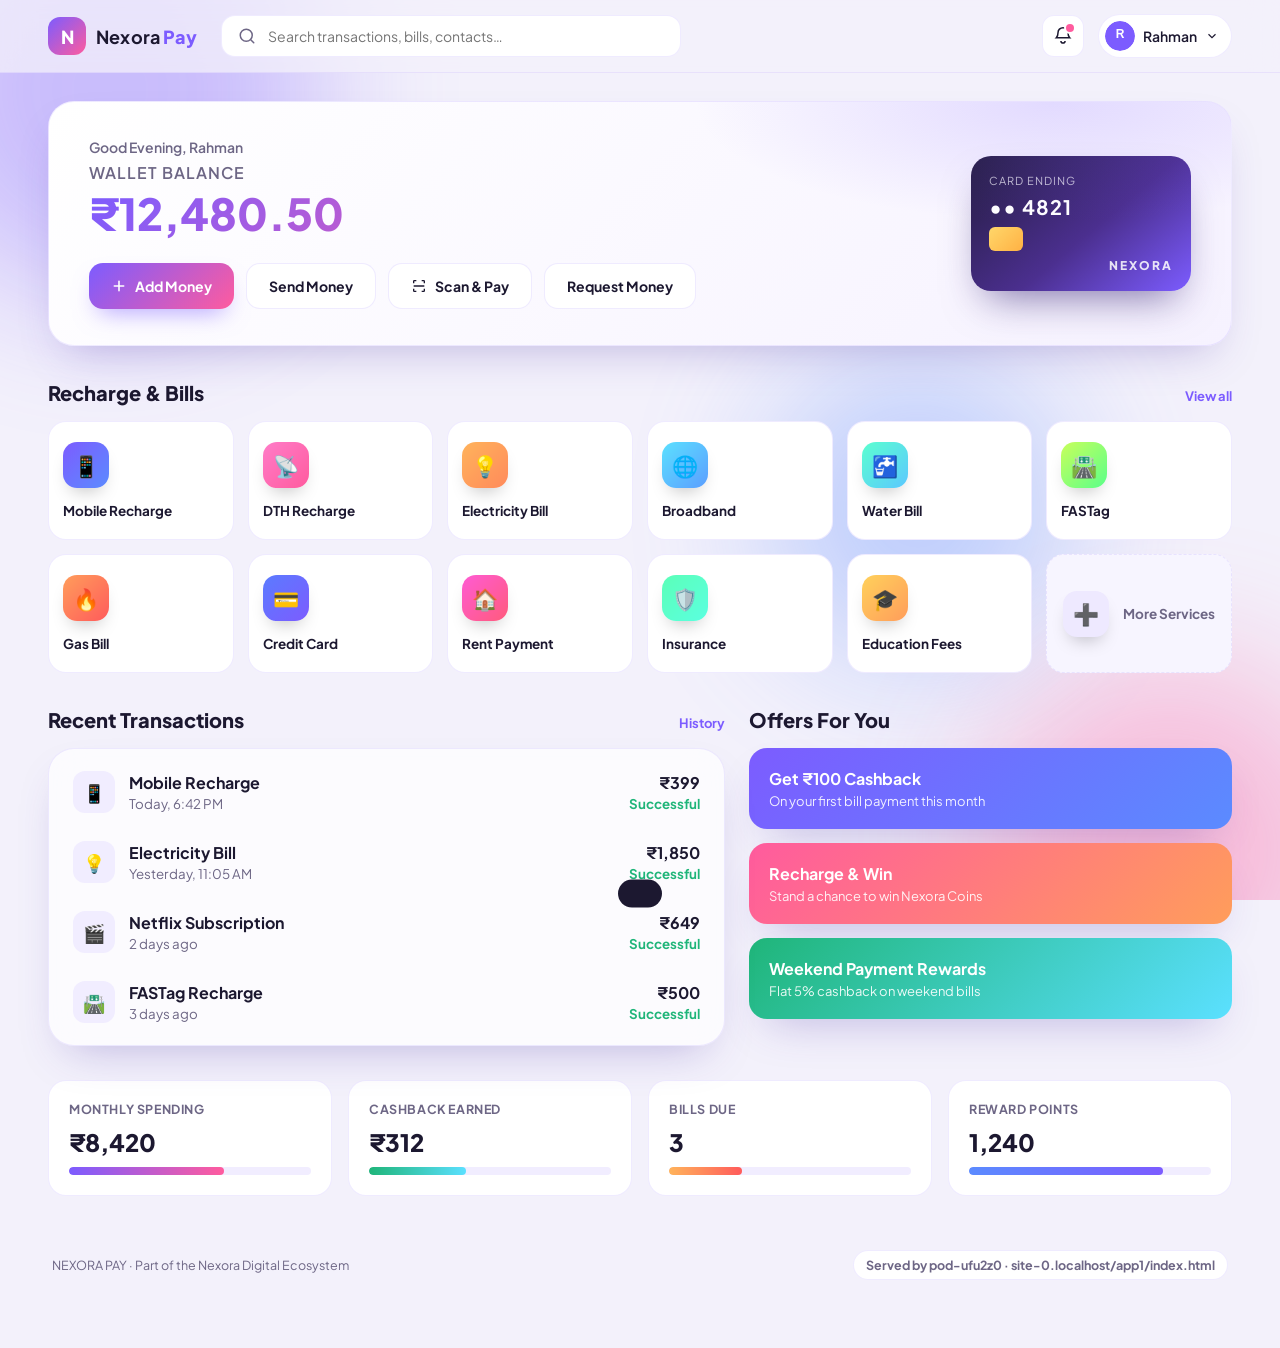
==== app1/index.html @ 443819c2 "Add files via upload" ====
<!DOCTYPE html>
<html lang="en">
<head>
<meta charset="UTF-8" />
<meta name="viewport" content="width=device-width, initial-scale=1.0" />
<title>Nexora Pay — Digital Payments &amp; Recharge</title>
<link rel="icon" href="data:image/svg+xml,<svg xmlns=%22http://www.w3.org/2000/svg%22 viewBox=%220 0 100 100%22><text y=%22.9em%22 font-size=%2290%22>💜</text></svg>" />
<link rel="preconnect" href="https://fonts.googleapis.com">
<link href="https://fonts.googleapis.com/css2?family=Plus+Jakarta+Sans:wght@400;500;600;700;800&family=Manrope:wght@400;500;600;700;800&display=swap" rel="stylesheet">
<link rel="stylesheet" href="style.css" />
</head>
<body>

<div class="bg-orbs" aria-hidden="true">
  <span class="orb orb-a"></span>
  <span class="orb orb-b"></span>
  <span class="orb orb-c"></span>
</div>

<header class="topbar">
  <div class="topbar-inner">
    <a href="/" class="brand">
      <span class="brand-mark">N</span>
      <span class="brand-name">Nexora <b>Pay</b></span>
    </a>

    <div class="search-wrap">
      <svg width="18" height="18" viewBox="0 0 24 24" fill="none"><path d="M11 19a8 8 0 1 0 0-16 8 8 0 0 0 0 16Zm10 2-4.35-4.35" stroke="currentColor" stroke-width="2" stroke-linecap="round"/></svg>
      <input type="text" placeholder="Search transactions, bills, contacts…" />
    </div>

    <nav class="top-actions">
      <button class="icon-btn" aria-label="Notifications">
        <svg width="20" height="20" viewBox="0 0 24 24" fill="none"><path d="M6 8a6 6 0 1 1 12 0c0 4 1.5 5.5 2 6H4c.5-.5 2-2 2-6Z" stroke="currentColor" stroke-width="1.8"/><path d="M9.5 18a2.5 2.5 0 0 0 5 0" stroke="currentColor" stroke-width="1.8"/></svg>
        <span class="dot"></span>
      </button>
      <div class="user-chip" id="userChip">
        <img alt="" class="avatar" src="data:image/svg+xml,%3Csvg xmlns='http://www.w3.org/2000/svg' width='40' height='40'%3E%3Crect width='40' height='40' rx='20' fill='%237c5cff'/%3E%3Ctext x='50%25' y='56%25' font-size='16' fill='white' text-anchor='middle' font-family='Arial' font-weight='700'%3ER%3C/text%3E%3C/svg%3E" />
        <span>Rahman</span>
        <svg width="14" height="14" viewBox="0 0 24 24" fill="none"><path d="m6 9 6 6 6-6" stroke="currentColor" stroke-width="2"/></svg>
        <div class="dropdown" id="userDropdown">
          <a href="#">My Profile</a>
          <a href="#">Wallet Statements</a>
          <a href="#">Linked Accounts</a>
          <a href="#">Settings</a>
          <a href="/" class="danger">Switch App</a>
        </div>
      </div>
    </nav>
  </div>
</header>

<main class="shell">

  <section class="hero card glass">
    <div class="hero-left">
      <p class="eyebrow">Good Evening, Rahman</p>
      <h1>Wallet Balance</h1>
      <p class="balance">₹<span id="balanceValue">12,480.50</span></p>
      <div class="hero-actions">
        <button class="btn btn-primary" data-action="add">
          <svg width="16" height="16" viewBox="0 0 24 24" fill="none"><path d="M12 5v14M5 12h14" stroke="currentColor" stroke-width="2.4" stroke-linecap="round"/></svg>
          Add Money
        </button>
        <button class="btn btn-ghost" data-action="send">Send Money</button>
        <button class="btn btn-ghost" data-action="scan">
          <svg width="16" height="16" viewBox="0 0 24 24" fill="none"><path d="M4 8V5a1 1 0 0 1 1-1h3M20 8V5a1 1 0 0 0-1-1h-3M4 16v3a1 1 0 0 0 1 1h3M20 16v3a1 1 0 0 1-1 1h-3M4 12h16" stroke="currentColor" stroke-width="2"/></svg>
          Scan &amp; Pay
        </button>
        <button class="btn btn-ghost" data-action="request">Request Money</button>
      </div>
    </div>
    <div class="hero-right">
      <div class="mini-card">
        <span class="mini-label">Card ending</span>
        <span class="mini-value">•• 4821</span>
        <div class="chip"></div>
        <span class="mini-brand">NEXORA</span>
      </div>
    </div>
  </section>

  <section class="section">
    <div class="section-head">
      <h2>Recharge &amp; Bills</h2>
      <a class="see-all" href="#">View all</a>
    </div>
    <div class="services-grid">
      <button class="service-card"><span class="service-icon" style="--c1:#7c5cff;--c2:#5b8bff">📱</span>Mobile Recharge</button>
      <button class="service-card"><span class="service-icon" style="--c1:#ff7cc8;--c2:#ff5b9e">📡</span>DTH Recharge</button>
      <button class="service-card"><span class="service-icon" style="--c1:#ffb35b;--c2:#ff8a5b">💡</span>Electricity Bill</button>
      <button class="service-card"><span class="service-icon" style="--c1:#5be0ff;--c2:#5b9eff">🌐</span>Broadband</button>
      <button class="service-card"><span class="service-icon" style="--c1:#5bffd0;--c2:#5bc8ff">🚰</span>Water Bill</button>
      <button class="service-card"><span class="service-icon" style="--c1:#c8ff5b;--c2:#5bff8a">🛣️</span>FASTag</button>
      <button class="service-card"><span class="service-icon" style="--c1:#ff9d5b;--c2:#ff5b5b">🔥</span>Gas Bill</button>
      <button class="service-card"><span class="service-icon" style="--c1:#5b7bff;--c2:#7c5cff">💳</span>Credit Card</button>
      <button class="service-card"><span class="service-icon" style="--c1:#ff5bd4;--c2:#ff5b7c">🏠</span>Rent Payment</button>
      <button class="service-card"><span class="service-icon" style="--c1:#5bffb8;--c2:#5bffe0">🛡️</span>Insurance</button>
      <button class="service-card"><span class="service-icon" style="--c1:#ffd15b;--c2:#ff9d5b">🎓</span>Education Fees</button>
      <button class="service-card more"><span class="service-icon">➕</span>More Services</button>
    </div>
  </section>

  <div class="two-col">
    <section class="section">
      <div class="section-head">
        <h2>Recent Transactions</h2>
        <a class="see-all" href="#">History</a>
      </div>
      <div class="card glass tx-list" id="txList">
        <div class="tx-row">
          <span class="tx-icon">📱</span>
          <div class="tx-info"><strong>Mobile Recharge</strong><small>Today, 6:42 PM</small></div>
          <div class="tx-meta"><strong>₹399</strong><small class="ok">Successful</small></div>
        </div>
        <div class="tx-row">
          <span class="tx-icon">💡</span>
          <div class="tx-info"><strong>Electricity Bill</strong><small>Yesterday, 11:05 AM</small></div>
          <div class="tx-meta"><strong>₹1,850</strong><small class="ok">Successful</small></div>
        </div>
        <div class="tx-row">
          <span class="tx-icon">🎬</span>
          <div class="tx-info"><strong>Netflix Subscription</strong><small>2 days ago</small></div>
          <div class="tx-meta"><strong>₹649</strong><small class="ok">Successful</small></div>
        </div>
        <div class="tx-row">
          <span class="tx-icon">🛣️</span>
          <div class="tx-info"><strong>FASTag Recharge</strong><small>3 days ago</small></div>
          <div class="tx-meta"><strong>₹500</strong><small class="ok">Successful</small></div>
        </div>
      </div>
    </section>

    <section class="section">
      <div class="section-head">
        <h2>Offers For You</h2>
      </div>
      <div class="offers-stack">
        <div class="offer-card offer-1">
          <strong>Get ₹100 Cashback</strong>
          <span>On your first bill payment this month</span>
        </div>
        <div class="offer-card offer-2">
          <strong>Recharge &amp; Win</strong>
          <span>Stand a chance to win Nexora Coins</span>
        </div>
        <div class="offer-card offer-3">
          <strong>Weekend Payment Rewards</strong>
          <span>Flat 5% cashback on weekend bills</span>
        </div>
      </div>
    </section>
  </div>

  <section class="section">
    <div class="widgets-grid">
      <div class="widget-card">
        <span class="widget-label">Monthly Spending</span>
        <strong class="widget-value">₹8,420</strong>
        <div class="bar"><span style="width:64%"></span></div>
      </div>
      <div class="widget-card">
        <span class="widget-label">Cashback Earned</span>
        <strong class="widget-value">₹312</strong>
        <div class="bar bar-alt"><span style="width:40%"></span></div>
      </div>
      <div class="widget-card">
        <span class="widget-label">Bills Due</span>
        <strong class="widget-value">3</strong>
        <div class="bar bar-warn"><span style="width:30%"></span></div>
      </div>
      <div class="widget-card">
        <span class="widget-label">Reward Points</span>
        <strong class="widget-value">1,240</strong>
        <div class="bar bar-good"><span style="width:80%"></span></div>
      </div>
    </div>
  </section>

  <footer class="app-footer">
    <span>NEXORA PAY · Part of the Nexora Digital Ecosystem</span>
    <span class="pod-badge" id="podBadge">Loading pod info…</span>
  </footer>
</main>

<div class="toast" id="toast"></div>

<script src="script.js"></script>
</body>
</html>
---- app1/style.css ----
:root{
  --bg:#f3f1fb;
  --ink:#1c1830;
  --muted:#6d6685;
  --purple:#7c5cff;
  --purple-2:#5b8bff;
  --pink:#ff5b9e;
  --card:#ffffff;
  --card-border:rgba(124,92,255,.12);
  --radius-lg:26px;
  --radius-md:18px;
  --shadow:0 20px 45px -20px rgba(76,55,168,.35);
  font-size:16px;
}
*{box-sizing:border-box;}
html,body{margin:0;padding:0;}
body{
  font-family:'Plus Jakarta Sans','Manrope',system-ui,sans-serif;
  background:var(--bg);
  color:var(--ink);
  min-height:100vh;
  position:relative;
  overflow-x:hidden;
}

/* Ambient background orbs */
.bg-orbs{position:fixed;inset:0;z-index:0;overflow:hidden;pointer-events:none;}
.orb{position:absolute;border-radius:50%;filter:blur(70px);opacity:.35;}
.orb-a{width:420px;height:420px;background:var(--purple);top:-120px;left:-100px;animation:float 14s ease-in-out infinite;}
.orb-b{width:380px;height:380px;background:var(--pink);bottom:-140px;right:-80px;animation:float 16s ease-in-out infinite reverse;}
.orb-c{width:300px;height:300px;background:var(--purple-2);top:40%;left:60%;animation:float 20s ease-in-out infinite;}
@keyframes float{0%,100%{transform:translate(0,0);}50%{transform:translate(30px,-30px);}}

/* Topbar */
.topbar{position:sticky;top:0;z-index:50;backdrop-filter:blur(16px);background:rgba(243,241,251,.75);border-bottom:1px solid rgba(124,92,255,.1);}
.topbar-inner{max-width:1240px;margin:0 auto;display:flex;align-items:center;gap:24px;padding:14px 28px;}
.brand{display:flex;align-items:center;gap:10px;text-decoration:none;color:var(--ink);}
.brand-mark{width:38px;height:38px;border-radius:12px;background:linear-gradient(135deg,var(--purple),var(--pink));display:flex;align-items:center;justify-content:center;color:#fff;font-weight:800;font-size:18px;box-shadow:var(--shadow);}
.brand-name{font-weight:700;font-size:18px;letter-spacing:.2px;}
.brand-name b{font-weight:800;color:var(--purple);}

.search-wrap{flex:1;max-width:460px;display:flex;align-items:center;gap:10px;background:#fff;border:1px solid var(--card-border);border-radius:14px;padding:10px 16px;color:var(--muted);}
.search-wrap input{border:none;outline:none;background:transparent;flex:1;font-size:14px;font-family:inherit;color:var(--ink);}

.top-actions{display:flex;align-items:center;gap:14px;margin-left:auto;}
.icon-btn{position:relative;width:42px;height:42px;border-radius:12px;border:1px solid var(--card-border);background:#fff;display:flex;align-items:center;justify-content:center;color:var(--ink);cursor:pointer;transition:.2s;}
.icon-btn:hover{background:#f7f5ff;transform:translateY(-1px);}
.icon-btn .dot{position:absolute;top:8px;right:9px;width:8px;height:8px;border-radius:50%;background:var(--pink);box-shadow:0 0 0 2px #fff;}

.user-chip{position:relative;display:flex;align-items:center;gap:8px;background:#fff;border:1px solid var(--card-border);padding:6px 12px 6px 6px;border-radius:30px;cursor:pointer;font-weight:600;font-size:14px;}
.user-chip .avatar{width:30px;height:30px;border-radius:50%;}
.dropdown{position:absolute;top:52px;right:0;background:#fff;border:1px solid var(--card-border);border-radius:14px;box-shadow:var(--shadow);width:190px;padding:8px;display:none;flex-direction:column;z-index:60;}
.dropdown.open{display:flex;}
.dropdown a{padding:9px 12px;border-radius:8px;color:var(--ink);text-decoration:none;font-size:13.5px;font-weight:500;}
.dropdown a:hover{background:#f4f1ff;}
.dropdown a.danger{color:#ff5b7c;}

/* Shell */
.shell{position:relative;z-index:1;max-width:1240px;margin:0 auto;padding:28px;display:flex;flex-direction:column;gap:34px;}

.card{background:var(--card);border-radius:var(--radius-lg);border:1px solid var(--card-border);}
.glass{background:rgba(255,255,255,.7);backdrop-filter:blur(18px);box-shadow:var(--shadow);}

/* Hero */
.hero{display:flex;justify-content:space-between;align-items:center;gap:32px;padding:36px 40px;background:linear-gradient(135deg,#fff 0%,#f6f2ff 100%);position:relative;overflow:hidden;}
.hero::after{content:"";position:absolute;inset:0;background:radial-gradient(600px 200px at 85% 0%,rgba(124,92,255,.18),transparent 60%);}
.eyebrow{margin:0;color:var(--muted);font-weight:600;font-size:14px;}
.hero h1{margin:6px 0 2px;font-size:16px;font-weight:600;color:var(--muted);text-transform:uppercase;letter-spacing:1px;}
.balance{font-size:44px;font-weight:800;margin:0 0 22px;background:linear-gradient(135deg,var(--purple),var(--pink));-webkit-background-clip:text;background-clip:text;color:transparent;}
.hero-actions{display:flex;flex-wrap:wrap;gap:12px;}

.btn{border:none;font-family:inherit;font-weight:700;font-size:14px;padding:13px 22px;border-radius:14px;cursor:pointer;display:inline-flex;align-items:center;gap:8px;transition:.2s;}
.btn-primary{background:linear-gradient(135deg,var(--purple),var(--pink));color:#fff;box-shadow:0 12px 24px -10px rgba(124,92,255,.6);}
.btn-primary:hover{transform:translateY(-2px);box-shadow:0 16px 30px -10px rgba(124,92,255,.7);}
.btn-ghost{background:#fff;color:var(--ink);border:1px solid var(--card-border);}
.btn-ghost:hover{background:#f7f5ff;transform:translateY(-2px);}

.hero-right{flex-shrink:0;}
.mini-card{position:relative;width:220px;height:135px;border-radius:20px;background:linear-gradient(140deg,#241c3f,#4b2f8f 55%,#7c5cff);color:#fff;padding:18px;display:flex;flex-direction:column;justify-content:space-between;box-shadow:0 20px 40px -15px rgba(45,25,110,.6);}
.mini-label{font-size:11px;opacity:.7;text-transform:uppercase;letter-spacing:1px;}
.mini-value{font-size:20px;font-weight:700;letter-spacing:1px;}
.chip{width:34px;height:24px;border-radius:6px;background:linear-gradient(135deg,#ffd76a,#ffb144);}
.mini-brand{align-self:flex-end;font-weight:800;letter-spacing:2px;font-size:12px;opacity:.85;}

/* Sections */
.section-head{display:flex;align-items:baseline;justify-content:space-between;margin-bottom:16px;}
.section-head h2{margin:0;font-size:20px;font-weight:800;}
.see-all{color:var(--purple);text-decoration:none;font-weight:700;font-size:13px;}

.services-grid{display:grid;grid-template-columns:repeat(6,1fr);gap:14px;}
.service-card{background:#fff;border:1px solid var(--card-border);border-radius:18px;padding:20px 14px;display:flex;flex-direction:column;align-items:flex-start;gap:14px;cursor:pointer;font-family:inherit;font-weight:700;font-size:13.5px;color:var(--ink);text-align:left;transition:.2s;}
.service-card:hover{transform:translateY(-4px);box-shadow:var(--shadow);border-color:transparent;}
.service-icon{width:46px;height:46px;border-radius:14px;display:flex;align-items:center;justify-content:center;font-size:21px;background:linear-gradient(135deg,var(--c1,#7c5cff),var(--c2,#5b8bff));box-shadow:0 10px 18px -8px rgba(0,0,0,.25);}
.service-card.more{align-items:center;justify-content:center;flex-direction:row;color:var(--muted);background:#f7f5ff;border-style:dashed;}
.service-card.more .service-icon{background:#eee9ff;color:var(--purple);}

.two-col{display:grid;grid-template-columns:1.4fr 1fr;gap:24px;}

.tx-list{padding:8px;}
.tx-row{display:flex;align-items:center;gap:14px;padding:14px 16px;border-radius:14px;transition:.15s;}
.tx-row:hover{background:#f7f5ff;}
.tx-icon{width:42px;height:42px;border-radius:12px;background:#f1edff;display:flex;align-items:center;justify-content:center;font-size:18px;flex-shrink:0;}
.tx-info{flex:1;display:flex;flex-direction:column;gap:2px;}
.tx-info small{color:var(--muted);}
.tx-meta{text-align:right;display:flex;flex-direction:column;gap:2px;}
.tx-meta .ok{color:#1fb579;font-weight:700;}

.offers-stack{display:flex;flex-direction:column;gap:14px;}
.offer-card{border-radius:18px;padding:20px;color:#fff;display:flex;flex-direction:column;gap:4px;box-shadow:var(--shadow);}
.offer-card strong{font-size:16px;}
.offer-card span{font-size:13px;opacity:.9;}
.offer-1{background:linear-gradient(135deg,#7c5cff,#5b8bff);}
.offer-2{background:linear-gradient(135deg,#ff5b9e,#ff9d5b);}
.offer-3{background:linear-gradient(135deg,#1fb579,#5be0ff);}

.widgets-grid{display:grid;grid-template-columns:repeat(4,1fr);gap:16px;}
.widget-card{background:#fff;border:1px solid var(--card-border);border-radius:18px;padding:20px;display:flex;flex-direction:column;gap:10px;}
.widget-label{color:var(--muted);font-size:12.5px;font-weight:700;text-transform:uppercase;letter-spacing:.6px;}
.widget-value{font-size:24px;font-weight:800;}
.bar{height:8px;background:#f1edff;border-radius:6px;overflow:hidden;}
.bar span{display:block;height:100%;background:linear-gradient(90deg,var(--purple),var(--pink));border-radius:6px;}
.bar-alt span{background:linear-gradient(90deg,#1fb579,#5be0ff);}
.bar-warn span{background:linear-gradient(90deg,#ffb35b,#ff5b5b);}
.bar-good span{background:linear-gradient(90deg,#5b8bff,#7c5cff);}

.app-footer{display:flex;justify-content:space-between;align-items:center;color:var(--muted);font-size:12.5px;padding:20px 4px 40px;}
.pod-badge{background:#fff;border:1px solid var(--card-border);padding:6px 12px;border-radius:20px;font-weight:700;}

.toast{position:fixed;bottom:26px;left:50%;transform:translateX(-50%) translateY(120%);background:var(--ink);color:#fff;padding:14px 22px;border-radius:14px;font-weight:600;font-size:14px;box-shadow:var(--shadow);transition:transform .3s ease;z-index:999;}
.toast.show{transform:translateX(-50%) translateY(0);}

@media (max-width:1024px){
  .services-grid{grid-template-columns:repeat(3,1fr);}
  .two-col{grid-template-columns:1fr;}
  .widgets-grid{grid-template-columns:repeat(2,1fr);}
  .search-wrap{display:none;}
}
@media (max-width:640px){
  .hero{flex-direction:column;align-items:flex-start;}
  .services-grid{grid-template-columns:repeat(2,1fr);}
  .widgets-grid{grid-template-columns:1fr 1fr;}
  .topbar-inner{padding:12px 16px;}
}
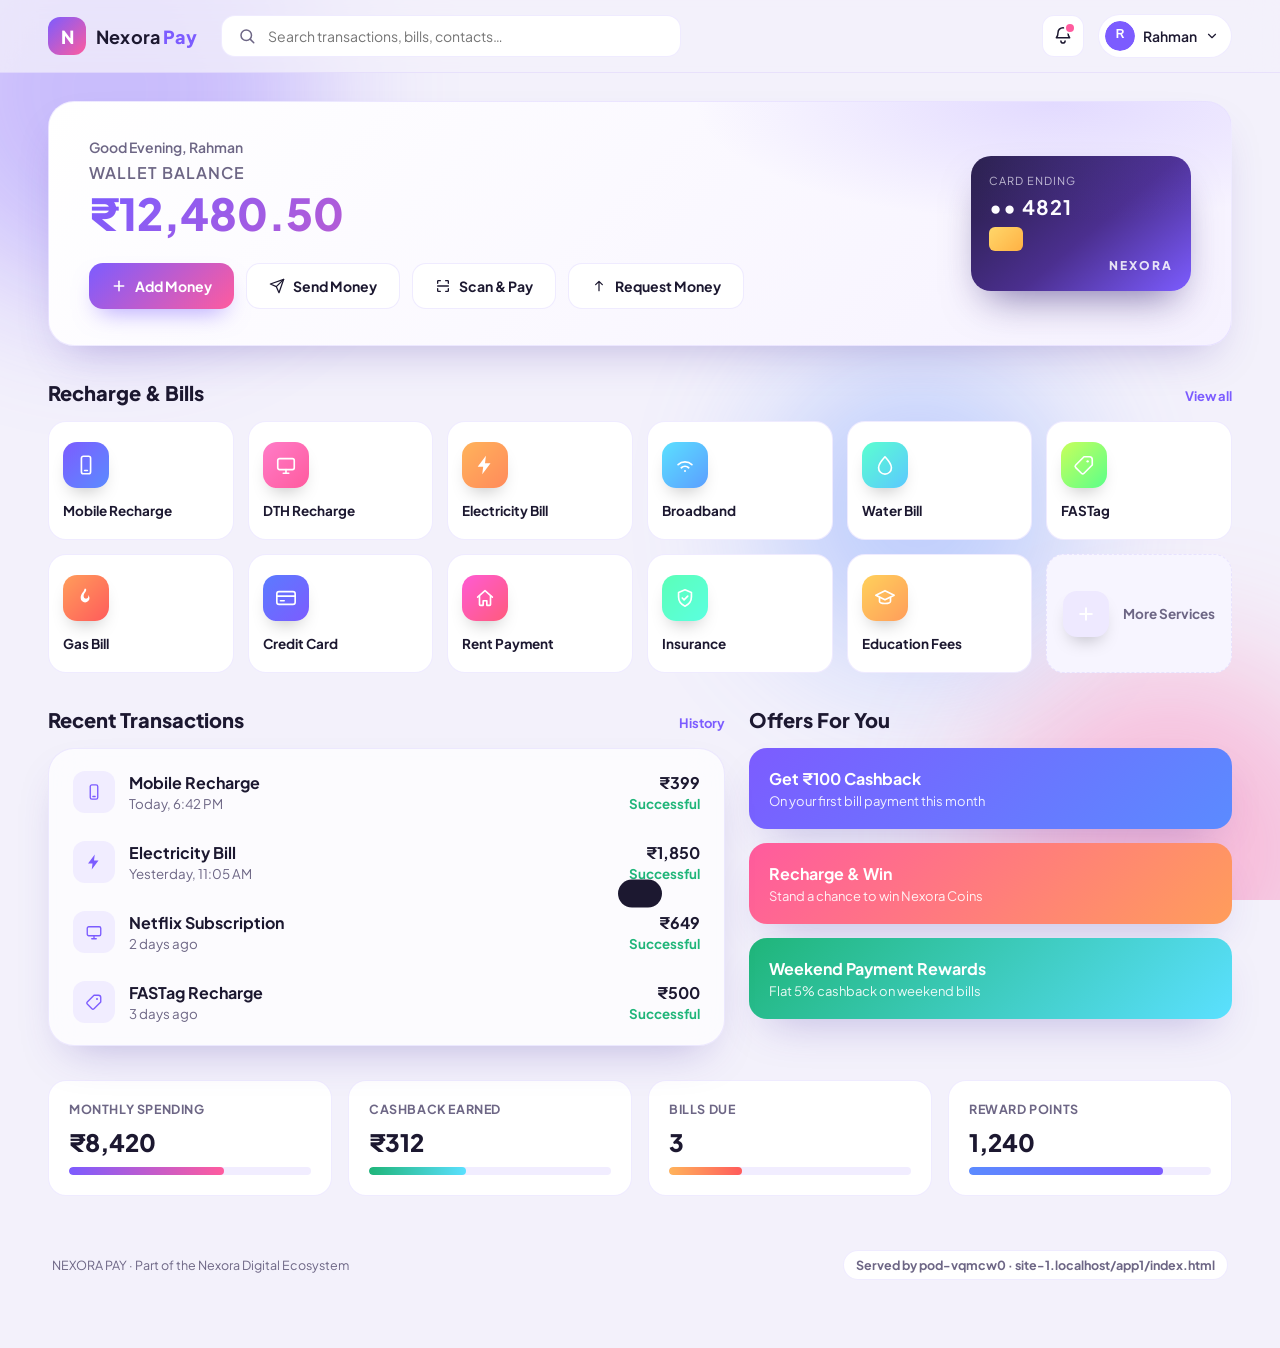
==== commit f5c1efad: "Add files via upload" ====
--- a/app1/index.html
+++ b/app1/index.html
@@ -4,13 +4,37 @@
 <meta charset="UTF-8" />
 <meta name="viewport" content="width=device-width, initial-scale=1.0" />
 <title>Nexora Pay — Digital Payments &amp; Recharge</title>
-<link rel="icon" href="data:image/svg+xml,<svg xmlns=%22http://www.w3.org/2000/svg%22 viewBox=%220 0 100 100%22><text y=%22.9em%22 font-size=%2290%22>💜</text></svg>" />
+<link rel="icon" href="data:image/svg+xml,<svg xmlns=%22http://www.w3.org/2000/svg%22 viewBox=%220 0 100 100%22><rect width=%22100%22 height=%22100%22 rx=%2222%22 fill=%22%237c5cff%22/><text x=%2250%25%22 y=%2266%25%22 font-size=%2255%22 fill=%22white%22 text-anchor=%22middle%22 font-family=%22Arial%22 font-weight=%22800%22>N</text></svg>" />
 <link rel="preconnect" href="https://fonts.googleapis.com">
 <link href="https://fonts.googleapis.com/css2?family=Plus+Jakarta+Sans:wght@400;500;600;700;800&family=Manrope:wght@400;500;600;700;800&display=swap" rel="stylesheet">
 <link rel="stylesheet" href="style.css" />
 </head>
 <body>
 
+<!-- ============ Shared icon sprite (no emoji, no external icon library) ============ -->
+<svg style="display:none">
+  <symbol id="i-search" viewBox="0 0 24 24" fill="none" stroke="currentColor" stroke-width="2" stroke-linecap="round"><circle cx="11" cy="11" r="7"/><line x1="21" y1="21" x2="16.5" y2="16.5"/></symbol>
+  <symbol id="i-bell" viewBox="0 0 24 24" fill="none" stroke="currentColor" stroke-width="1.8" stroke-linecap="round" stroke-linejoin="round"><path d="M6 8a6 6 0 1 1 12 0c0 4 1.5 5.5 2 6H4c.5-.5 2-2 2-6Z"/><path d="M9.5 18a2.5 2.5 0 0 0 5 0"/></symbol>
+  <symbol id="i-chevron" viewBox="0 0 24 24" fill="none" stroke="currentColor" stroke-width="2" stroke-linecap="round" stroke-linejoin="round"><path d="m6 9 6 6 6-6"/></symbol>
+  <symbol id="i-plus" viewBox="0 0 24 24" fill="none" stroke="currentColor" stroke-width="2.4" stroke-linecap="round"><line x1="12" y1="5" x2="12" y2="19"/><line x1="5" y1="12" x2="19" y2="12"/></symbol>
+  <symbol id="i-scan" viewBox="0 0 24 24" fill="none" stroke="currentColor" stroke-width="2" stroke-linecap="round" stroke-linejoin="round"><path d="M4 8V5a1 1 0 0 1 1-1h3M20 8V5a1 1 0 0 0-1-1h-3M4 16v3a1 1 0 0 0 1 1h3M20 16v3a1 1 0 0 1-1 1h-3M4 12h16"/></symbol>
+  <symbol id="i-send" viewBox="0 0 24 24" fill="none" stroke="currentColor" stroke-width="1.9" stroke-linecap="round" stroke-linejoin="round"><path d="M22 2 11 13"/><path d="m22 2-7 20-4-9-9-4 20-7Z"/></symbol>
+  <symbol id="i-request" viewBox="0 0 24 24" fill="none" stroke="currentColor" stroke-width="1.9" stroke-linecap="round" stroke-linejoin="round"><path d="M12 5v14M12 5 7 10M12 5l5 5"/></symbol>
+  <symbol id="i-mobile" viewBox="0 0 24 24" fill="none" stroke="currentColor" stroke-width="1.8" stroke-linecap="round" stroke-linejoin="round"><rect x="7" y="2.5" width="10" height="19" rx="2.2"/><line x1="10.5" y1="18" x2="13.5" y2="18"/></symbol>
+  <symbol id="i-dth" viewBox="0 0 24 24" fill="none" stroke="currentColor" stroke-width="1.8" stroke-linecap="round" stroke-linejoin="round"><rect x="3" y="5" width="18" height="12" rx="2"/><path d="M9 21h6M12 17v4"/></symbol>
+  <symbol id="i-bolt" viewBox="0 0 24 24" fill="currentColor" stroke="none"><path d="M13 2 4 14h6l-1 8 9-12h-6l1-8Z"/></symbol>
+  <symbol id="i-wifi" viewBox="0 0 24 24" fill="none" stroke="currentColor" stroke-width="1.9" stroke-linecap="round"><path d="M4.5 11.5a11 11 0 0 1 15 0"/><path d="M8 15a6 6 0 0 1 8 0"/><circle cx="12" cy="18.5" r="1.1" fill="currentColor" stroke="none"/></symbol>
+  <symbol id="i-drop" viewBox="0 0 24 24" fill="none" stroke="currentColor" stroke-width="1.8" stroke-linejoin="round"><path d="M12 3s7 7.5 7 12a7 7 0 0 1-14 0c0-4.5 7-12 7-12Z"/></symbol>
+  <symbol id="i-tag" viewBox="0 0 24 24" fill="none" stroke="currentColor" stroke-width="1.8" stroke-linejoin="round" stroke-linecap="round"><path d="M3 12 12 3h6a3 3 0 0 1 3 3v6l-9 9a2 2 0 0 1-2.8 0l-6.2-6.2a2 2 0 0 1 0-2.8Z"/><circle cx="16" cy="8" r="1.3" fill="currentColor" stroke="none"/></symbol>
+  <symbol id="i-flame" viewBox="0 0 24 24" fill="currentColor" stroke="none"><path d="M12 2c1.2 3-2.6 4.3-2.6 8.2a2.6 2.6 0 0 0 5.2 0c0-.8-.6-1.6-.6-1.6s1.8.9 1.8 3.4a4.8 4.8 0 0 1-9.6 0C6.2 6.8 10 5.8 10.4 2c.6-.1 1.1 0 1.6 0Z"/></symbol>
+  <symbol id="i-card" viewBox="0 0 24 24" fill="none" stroke="currentColor" stroke-width="1.8" stroke-linecap="round" stroke-linejoin="round"><rect x="2" y="5" width="20" height="14" rx="2.4"/><line x1="2" y1="10" x2="22" y2="10"/><line x1="6" y1="15" x2="10" y2="15"/></symbol>
+  <symbol id="i-home" viewBox="0 0 24 24" fill="none" stroke="currentColor" stroke-width="1.8" stroke-linecap="round" stroke-linejoin="round"><path d="M4 11 12 4l8 7"/><path d="M6 10v9a1 1 0 0 0 1 1h3v-5h4v5h3a1 1 0 0 0 1-1v-9"/></symbol>
+  <symbol id="i-shield" viewBox="0 0 24 24" fill="none" stroke="currentColor" stroke-width="1.8" stroke-linecap="round" stroke-linejoin="round"><path d="M12 3 5 6v5c0 5 3.3 8.3 7 10 3.7-1.7 7-5 7-10V6l-7-3Z"/><path d="m9 12 2 2 4-4"/></symbol>
+  <symbol id="i-cap" viewBox="0 0 24 24" fill="none" stroke="currentColor" stroke-width="1.8" stroke-linecap="round" stroke-linejoin="round"><path d="m2 9 10-5 10 5-10 5-10-5Z"/><path d="M6 11.5v4c0 1.4 2.7 2.5 6 2.5s6-1.1 6-2.5v-4"/></symbol>
+  <symbol id="i-close" viewBox="0 0 24 24" fill="none" stroke="currentColor" stroke-width="2" stroke-linecap="round"><line x1="5" y1="5" x2="19" y2="19"/><line x1="19" y1="5" x2="5" y2="19"/></symbol>
+  <symbol id="i-check" viewBox="0 0 24 24" fill="none" stroke="currentColor" stroke-width="2.4" stroke-linecap="round" stroke-linejoin="round"><path d="m4 12 6 6 10-12"/></symbol>
+</svg>
+
 <div class="bg-orbs" aria-hidden="true">
   <span class="orb orb-a"></span>
   <span class="orb orb-b"></span>
@@ -19,31 +43,31 @@
 
 <header class="topbar">
   <div class="topbar-inner">
-    <a href="/" class="brand">
+    <a href="/" class="brand" data-home-link>
       <span class="brand-mark">N</span>
       <span class="brand-name">Nexora <b>Pay</b></span>
     </a>
 
     <div class="search-wrap">
-      <svg width="18" height="18" viewBox="0 0 24 24" fill="none"><path d="M11 19a8 8 0 1 0 0-16 8 8 0 0 0 0 16Zm10 2-4.35-4.35" stroke="currentColor" stroke-width="2" stroke-linecap="round"/></svg>
+      <svg width="18" height="18"><use href="#i-search"/></svg>
       <input type="text" placeholder="Search transactions, bills, contacts…" />
     </div>
 
     <nav class="top-actions">
       <button class="icon-btn" aria-label="Notifications">
-        <svg width="20" height="20" viewBox="0 0 24 24" fill="none"><path d="M6 8a6 6 0 1 1 12 0c0 4 1.5 5.5 2 6H4c.5-.5 2-2 2-6Z" stroke="currentColor" stroke-width="1.8"/><path d="M9.5 18a2.5 2.5 0 0 0 5 0" stroke="currentColor" stroke-width="1.8"/></svg>
+        <svg width="20" height="20"><use href="#i-bell"/></svg>
         <span class="dot"></span>
       </button>
       <div class="user-chip" id="userChip">
         <img alt="" class="avatar" src="data:image/svg+xml,%3Csvg xmlns='http://www.w3.org/2000/svg' width='40' height='40'%3E%3Crect width='40' height='40' rx='20' fill='%237c5cff'/%3E%3Ctext x='50%25' y='56%25' font-size='16' fill='white' text-anchor='middle' font-family='Arial' font-weight='700'%3ER%3C/text%3E%3C/svg%3E" />
         <span>Rahman</span>
-        <svg width="14" height="14" viewBox="0 0 24 24" fill="none"><path d="m6 9 6 6 6-6" stroke="currentColor" stroke-width="2"/></svg>
+        <svg width="14" height="14"><use href="#i-chevron"/></svg>
         <div class="dropdown" id="userDropdown">
           <a href="#">My Profile</a>
           <a href="#">Wallet Statements</a>
           <a href="#">Linked Accounts</a>
           <a href="#">Settings</a>
-          <a href="/" class="danger">Switch App</a>
+          <a href="/" class="danger" data-home-link>Switch App</a>
         </div>
       </div>
     </nav>
@@ -59,15 +83,21 @@
       <p class="balance">₹<span id="balanceValue">12,480.50</span></p>
       <div class="hero-actions">
         <button class="btn btn-primary" data-action="add">
-          <svg width="16" height="16" viewBox="0 0 24 24" fill="none"><path d="M12 5v14M5 12h14" stroke="currentColor" stroke-width="2.4" stroke-linecap="round"/></svg>
+          <svg width="16" height="16"><use href="#i-plus"/></svg>
           Add Money
         </button>
-        <button class="btn btn-ghost" data-action="send">Send Money</button>
+        <button class="btn btn-ghost" data-action="send">
+          <svg width="16" height="16"><use href="#i-send"/></svg>
+          Send Money
+        </button>
         <button class="btn btn-ghost" data-action="scan">
-          <svg width="16" height="16" viewBox="0 0 24 24" fill="none"><path d="M4 8V5a1 1 0 0 1 1-1h3M20 8V5a1 1 0 0 0-1-1h-3M4 16v3a1 1 0 0 0 1 1h3M20 16v3a1 1 0 0 1-1 1h-3M4 12h16" stroke="currentColor" stroke-width="2"/></svg>
+          <svg width="16" height="16"><use href="#i-scan"/></svg>
           Scan &amp; Pay
         </button>
-        <button class="btn btn-ghost" data-action="request">Request Money</button>
+        <button class="btn btn-ghost" data-action="request">
+          <svg width="16" height="16"><use href="#i-request"/></svg>
+          Request Money
+        </button>
       </div>
     </div>
     <div class="hero-right">
@@ -86,18 +116,18 @@
       <a class="see-all" href="#">View all</a>
     </div>
     <div class="services-grid">
-      <button class="service-card"><span class="service-icon" style="--c1:#7c5cff;--c2:#5b8bff">📱</span>Mobile Recharge</button>
-      <button class="service-card"><span class="service-icon" style="--c1:#ff7cc8;--c2:#ff5b9e">📡</span>DTH Recharge</button>
-      <button class="service-card"><span class="service-icon" style="--c1:#ffb35b;--c2:#ff8a5b">💡</span>Electricity Bill</button>
-      <button class="service-card"><span class="service-icon" style="--c1:#5be0ff;--c2:#5b9eff">🌐</span>Broadband</button>
-      <button class="service-card"><span class="service-icon" style="--c1:#5bffd0;--c2:#5bc8ff">🚰</span>Water Bill</button>
-      <button class="service-card"><span class="service-icon" style="--c1:#c8ff5b;--c2:#5bff8a">🛣️</span>FASTag</button>
-      <button class="service-card"><span class="service-icon" style="--c1:#ff9d5b;--c2:#ff5b5b">🔥</span>Gas Bill</button>
-      <button class="service-card"><span class="service-icon" style="--c1:#5b7bff;--c2:#7c5cff">💳</span>Credit Card</button>
-      <button class="service-card"><span class="service-icon" style="--c1:#ff5bd4;--c2:#ff5b7c">🏠</span>Rent Payment</button>
-      <button class="service-card"><span class="service-icon" style="--c1:#5bffb8;--c2:#5bffe0">🛡️</span>Insurance</button>
-      <button class="service-card"><span class="service-icon" style="--c1:#ffd15b;--c2:#ff9d5b">🎓</span>Education Fees</button>
-      <button class="service-card more"><span class="service-icon">➕</span>More Services</button>
+      <button class="service-card" data-service="Mobile Recharge" data-suggest="399"><span class="service-icon" style="--c1:#7c5cff;--c2:#5b8bff"><svg width="22" height="22"><use href="#i-mobile"/></svg></span>Mobile Recharge</button>
+      <button class="service-card" data-service="DTH Recharge" data-suggest="320"><span class="service-icon" style="--c1:#ff7cc8;--c2:#ff5b9e"><svg width="22" height="22"><use href="#i-dth"/></svg></span>DTH Recharge</button>
+      <button class="service-card" data-service="Electricity Bill" data-suggest="1850"><span class="service-icon" style="--c1:#ffb35b;--c2:#ff8a5b"><svg width="22" height="22"><use href="#i-bolt"/></svg></span>Electricity Bill</button>
+      <button class="service-card" data-service="Broadband" data-suggest="999"><span class="service-icon" style="--c1:#5be0ff;--c2:#5b9eff"><svg width="22" height="22"><use href="#i-wifi"/></svg></span>Broadband</button>
+      <button class="service-card" data-service="Water Bill" data-suggest="280"><span class="service-icon" style="--c1:#5bffd0;--c2:#5bc8ff"><svg width="22" height="22"><use href="#i-drop"/></svg></span>Water Bill</button>
+      <button class="service-card" data-service="FASTag" data-suggest="500"><span class="service-icon" style="--c1:#c8ff5b;--c2:#5bff8a"><svg width="22" height="22"><use href="#i-tag"/></svg></span>FASTag</button>
+      <button class="service-card" data-service="Gas Bill" data-suggest="640"><span class="service-icon" style="--c1:#ff9d5b;--c2:#ff5b5b"><svg width="22" height="22"><use href="#i-flame"/></svg></span>Gas Bill</button>
+      <button class="service-card" data-service="Credit Card" data-suggest="4200"><span class="service-icon" style="--c1:#5b7bff;--c2:#7c5cff"><svg width="22" height="22"><use href="#i-card"/></svg></span>Credit Card</button>
+      <button class="service-card" data-service="Rent Payment" data-suggest="18000"><span class="service-icon" style="--c1:#ff5bd4;--c2:#ff5b7c"><svg width="22" height="22"><use href="#i-home"/></svg></span>Rent Payment</button>
+      <button class="service-card" data-service="Insurance" data-suggest="2500"><span class="service-icon" style="--c1:#5bffb8;--c2:#5bffe0"><svg width="22" height="22"><use href="#i-shield"/></svg></span>Insurance</button>
+      <button class="service-card" data-service="Education Fees" data-suggest="15000"><span class="service-icon" style="--c1:#ffd15b;--c2:#ff9d5b"><svg width="22" height="22"><use href="#i-cap"/></svg></span>Education Fees</button>
+      <button class="service-card more" data-action="more"><span class="service-icon"><svg width="20" height="20"><use href="#i-plus"/></svg></span>More Services</button>
     </div>
   </section>
 
@@ -109,22 +139,22 @@
       </div>
       <div class="card glass tx-list" id="txList">
         <div class="tx-row">
-          <span class="tx-icon">📱</span>
+          <span class="tx-icon"><svg width="18" height="18"><use href="#i-mobile"/></svg></span>
           <div class="tx-info"><strong>Mobile Recharge</strong><small>Today, 6:42 PM</small></div>
           <div class="tx-meta"><strong>₹399</strong><small class="ok">Successful</small></div>
         </div>
         <div class="tx-row">
-          <span class="tx-icon">💡</span>
+          <span class="tx-icon"><svg width="18" height="18"><use href="#i-bolt"/></svg></span>
           <div class="tx-info"><strong>Electricity Bill</strong><small>Yesterday, 11:05 AM</small></div>
           <div class="tx-meta"><strong>₹1,850</strong><small class="ok">Successful</small></div>
         </div>
         <div class="tx-row">
-          <span class="tx-icon">🎬</span>
+          <span class="tx-icon"><svg width="18" height="18"><use href="#i-dth"/></svg></span>
           <div class="tx-info"><strong>Netflix Subscription</strong><small>2 days ago</small></div>
           <div class="tx-meta"><strong>₹649</strong><small class="ok">Successful</small></div>
         </div>
         <div class="tx-row">
-          <span class="tx-icon">🛣️</span>
+          <span class="tx-icon"><svg width="18" height="18"><use href="#i-tag"/></svg></span>
           <div class="tx-info"><strong>FASTag Recharge</strong><small>3 days ago</small></div>
           <div class="tx-meta"><strong>₹500</strong><small class="ok">Successful</small></div>
         </div>
@@ -156,22 +186,22 @@
     <div class="widgets-grid">
       <div class="widget-card">
         <span class="widget-label">Monthly Spending</span>
-        <strong class="widget-value">₹8,420</strong>
+        <strong class="widget-value" id="statSpending">₹8,420</strong>
         <div class="bar"><span style="width:64%"></span></div>
       </div>
       <div class="widget-card">
         <span class="widget-label">Cashback Earned</span>
-        <strong class="widget-value">₹312</strong>
+        <strong class="widget-value" id="statCashback">₹312</strong>
         <div class="bar bar-alt"><span style="width:40%"></span></div>
       </div>
       <div class="widget-card">
         <span class="widget-label">Bills Due</span>
-        <strong class="widget-value">3</strong>
+        <strong class="widget-value" id="statBills">3</strong>
         <div class="bar bar-warn"><span style="width:30%"></span></div>
       </div>
       <div class="widget-card">
         <span class="widget-label">Reward Points</span>
-        <strong class="widget-value">1,240</strong>
+        <strong class="widget-value" id="statPoints">1,240</strong>
         <div class="bar bar-good"><span style="width:80%"></span></div>
       </div>
     </div>
@@ -183,6 +213,25 @@
   </footer>
 </main>
 
+<!-- ============ Payment modal (used by Add/Send/Request/Scan + every service card) ============ -->
+<div class="modal-overlay" id="modalOverlay">
+  <div class="modal-panel" role="dialog" aria-modal="true">
+    <button class="modal-close" id="modalClose" aria-label="Close"><svg width="16" height="16"><use href="#i-close"/></svg></button>
+    <div class="modal-body" id="modalBody">
+      <h3 id="modalTitle">Pay Mobile Recharge</h3>
+      <p class="modal-sub" id="modalSub">Enter an amount to continue. This is a demo — no real payment is made.</p>
+      <label class="modal-label" for="modalAmount">Amount (₹)</label>
+      <input class="modal-input" id="modalAmount" type="number" min="1" placeholder="0" />
+      <button class="btn btn-primary modal-submit" id="modalSubmit">Confirm &amp; Pay</button>
+    </div>
+    <div class="modal-success" id="modalSuccess">
+      <span class="success-check"><svg width="30" height="30"><use href="#i-check"/></svg></span>
+      <h3>Payment Successful</h3>
+      <p id="modalSuccessText">₹0 paid successfully.</p>
+    </div>
+  </div>
+</div>
+
 <div class="toast" id="toast"></div>
 
 <script src="script.js"></script>
--- a/app1/style.css
+++ b/app1/style.css
@@ -99,6 +99,8 @@
 .tx-list{padding:8px;}
 .tx-row{display:flex;align-items:center;gap:14px;padding:14px 16px;border-radius:14px;transition:.15s;}
 .tx-row:hover{background:#f7f5ff;}
+.tx-row-new{opacity:0;transform:translateY(-8px);transition:opacity .35s ease,transform .35s ease;}
+.tx-row-new.show{opacity:1;transform:translateY(0);}
 .tx-icon{width:42px;height:42px;border-radius:12px;background:#f1edff;display:flex;align-items:center;justify-content:center;font-size:18px;flex-shrink:0;}
 .tx-info{flex:1;display:flex;flex-direction:column;gap:2px;}
 .tx-info small{color:var(--muted);}
@@ -129,6 +131,34 @@
 .toast{position:fixed;bottom:26px;left:50%;transform:translateX(-50%) translateY(120%);background:var(--ink);color:#fff;padding:14px 22px;border-radius:14px;font-weight:600;font-size:14px;box-shadow:var(--shadow);transition:transform .3s ease;z-index:999;}
 .toast.show{transform:translateX(-50%) translateY(0);}
 
+/* Icon sizing/coloring */
+.btn svg{flex-shrink:0;}
+.icon-btn svg{color:var(--ink);}
+.service-icon svg{color:#fff;}
+.tx-icon svg{color:var(--purple);}
+.dropdown svg{color:var(--muted);}
+a, button{-webkit-tap-highlight-color:transparent;}
+
+/* ---- Payment modal ---- */
+.modal-overlay{position:fixed;inset:0;background:rgba(28,24,48,.55);backdrop-filter:blur(4px);display:flex;align-items:center;justify-content:center;z-index:200;opacity:0;pointer-events:none;transition:opacity .2s ease;}
+.modal-overlay.open{opacity:1;pointer-events:auto;}
+.modal-panel{position:relative;width:380px;max-width:90vw;background:#fff;border-radius:24px;padding:32px 28px 28px;box-shadow:0 30px 70px -20px rgba(30,20,80,.45);transform:translateY(16px) scale(.97);transition:transform .25s ease;}
+.modal-overlay.open .modal-panel{transform:translateY(0) scale(1);}
+.modal-close{position:absolute;top:16px;right:16px;width:32px;height:32px;border-radius:50%;border:none;background:#f4f1ff;color:var(--muted);display:flex;align-items:center;justify-content:center;cursor:pointer;}
+.modal-close:hover{background:#eee6ff;color:var(--ink);}
+.modal-body h3{margin:0 0 6px;font-size:19px;}
+.modal-sub{margin:0 0 20px;color:var(--muted);font-size:13px;line-height:1.5;}
+.modal-label{display:block;font-size:12px;font-weight:700;color:var(--muted);text-transform:uppercase;letter-spacing:.5px;margin-bottom:8px;}
+.modal-input{width:100%;font-family:inherit;font-size:22px;font-weight:800;padding:14px 16px;border-radius:14px;border:1.5px solid var(--card-border);outline:none;margin-bottom:20px;color:var(--ink);}
+.modal-input:focus{border-color:var(--purple);}
+.modal-submit{width:100%;justify-content:center;}
+.modal-success{display:none;flex-direction:column;align-items:center;text-align:center;gap:10px;padding:10px 0 4px;}
+.modal-overlay.success .modal-body{display:none;}
+.modal-overlay.success .modal-success{display:flex;}
+.success-check{width:60px;height:60px;border-radius:50%;background:linear-gradient(135deg,#1fb579,#5be0ff);color:#fff;display:flex;align-items:center;justify-content:center;}
+.modal-success h3{margin:4px 0 0;}
+.modal-success p{margin:0;color:var(--muted);font-size:14px;}
+
 @media (max-width:1024px){
   .services-grid{grid-template-columns:repeat(3,1fr);}
   .two-col{grid-template-columns:1fr;}
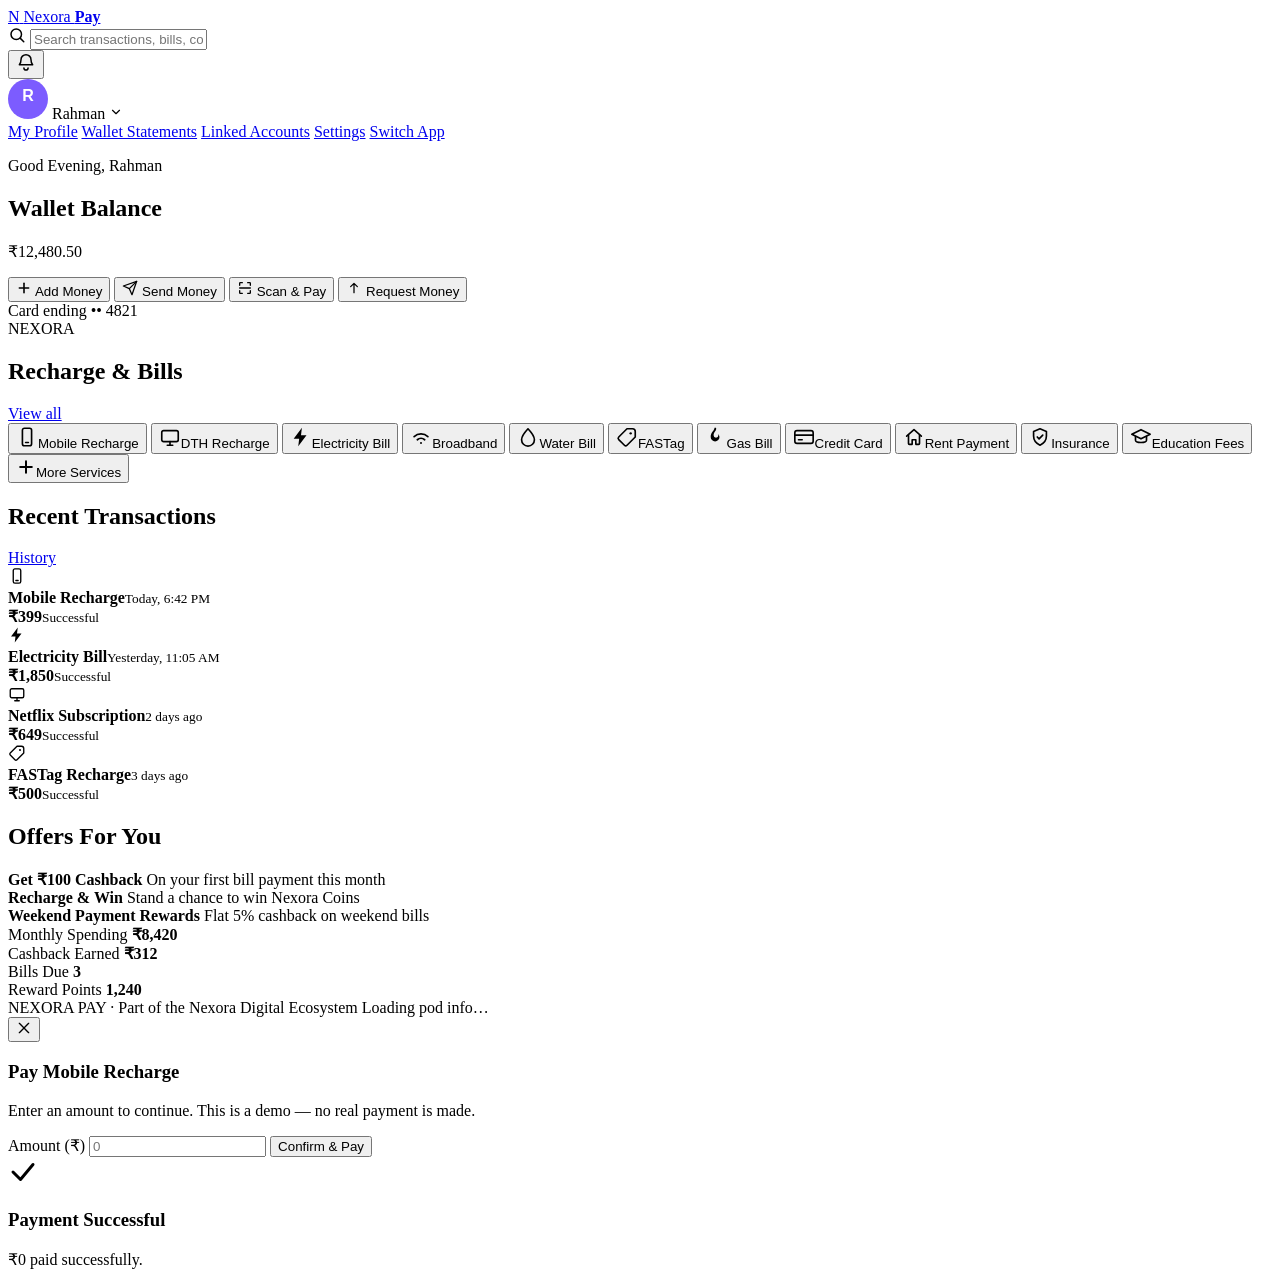
==== commit d690f743: "Deploy Nexora v3 and fix ingress asset paths" ====
--- a/app1/index.html
+++ b/app1/index.html
@@ -1,6 +1,7 @@
 <!DOCTYPE html>
 <html lang="en">
 <head>
+<base href="/pay/">
 <meta charset="UTF-8" />
 <meta name="viewport" content="width=device-width, initial-scale=1.0" />
 <title>Nexora Pay — Digital Payments &amp; Recharge</title>
